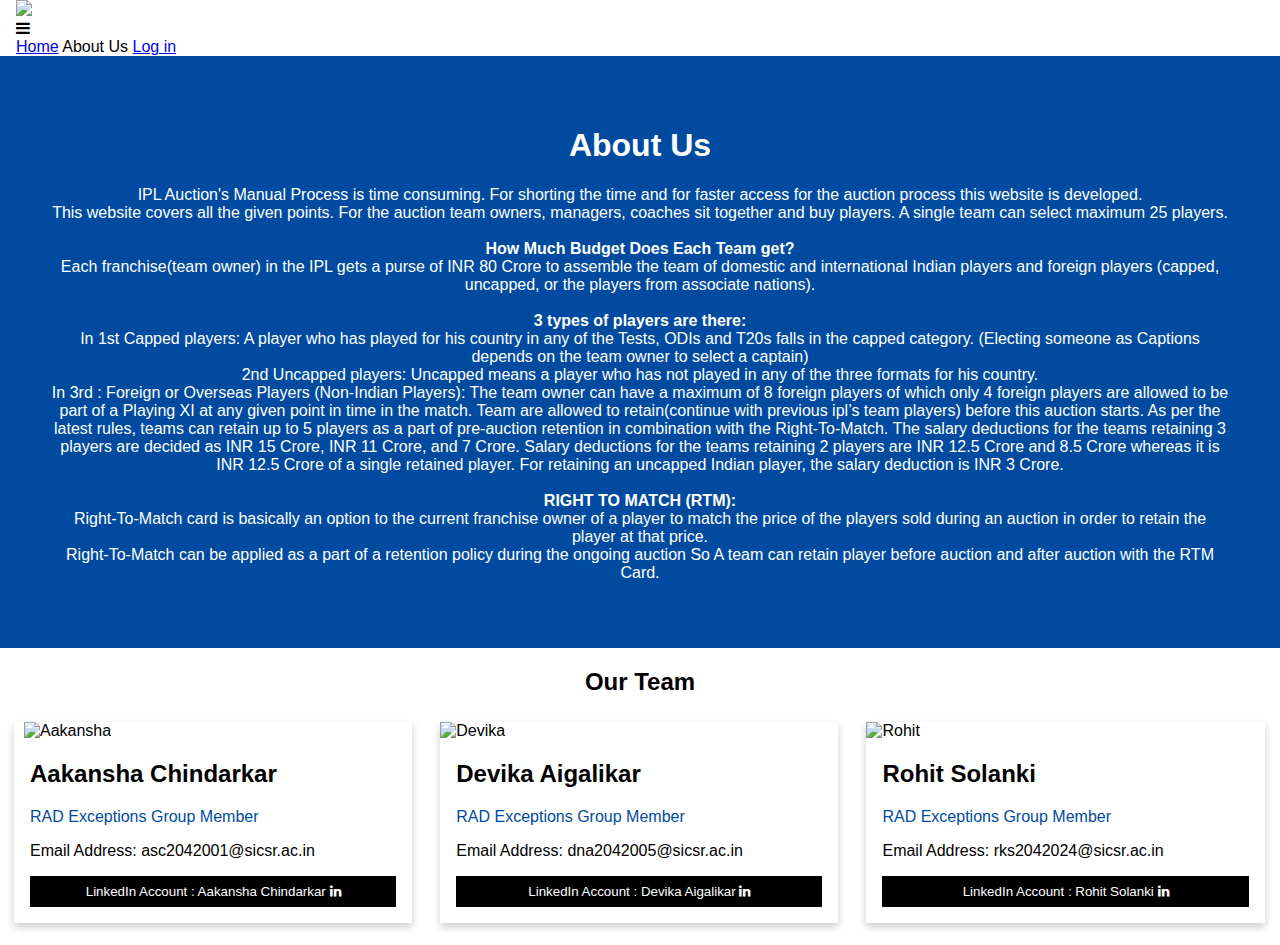
==== AboutUs.html @ e849e9c4 "Second commit" ====
<!DOCTYPE html>
<html>
  <head>
    <meta charset="utf-8">
    <meta name="viewport" content="width=device-width, initial-scale=1.0">
    <title>IPL Auction</title>
    <link rel="stylesheet" href="stylesheet.css">
    <link rel="stylesheet" href="responsive.css">
	 <link rel="stylesheet" href="https://maxcdn.bootstrapcdn.com/font-awesome/4.5.0/css/font-awesome.min.css">
	<meta name="viewport" content="width=device-width, initial-scale=1">
<style>
body {
  font-family: Arial, Helvetica, sans-serif;
  margin: 0;
}

html {
  box-sizing: border-box;
}

*, *:before, *:after {
  box-sizing: inherit;
}

.column {
  float: left;
  width: 33.3%;
  margin-bottom: 16px;
  padding: 0 8px;
}

.card {
  box-shadow: 0 4px 8px 0 rgba(0, 0, 0, 0.2);
  margin: 6px;
}

.about-section {
  padding: 50px;
  text-align: center;
  background-color: #004BA0;
  color: white;
}

.container {
  padding: 0 16px;
}

.container::after, .row::after {
  content: "";
  clear: both;
  display: table;
}

.title {
  color: #004BA0;
}

.button {
  border: none;
  outline: 0;
  display: inline-block;
  padding: 8px;
  color: white;
  background-color: #000;
  text-align: center;
  cursor: pointer;
  width: 100%;
}

.button:hover {
  background-color: #555;
}

@media screen and (max-width: 650px) {
  .column {
    width: 100%;
    display: block;
  }
}
</style>
  </head>
  <body>
    <header>
      <div class="container">
        <div class="header-left">
          <img class="logo" src="ipl.png">
        </div>
        <!-- Add a menu icon here -->
        <span class="fa fa-bars menu-icon"></span>
        <div class="header-right">
		  <a href="index.html" class="notselected">Home</a>
          <a class="selected">About Us</a>
          <a href="loginpage.html" class="notselected">Log in</a>
        </div>
      </div>
    </header>
	 <div class="top-wrapper">
      <div class="container">
        
        </div> 
      </div>
    </div>
	<div class="about-section">
  <h1>About Us</h1>
  <p>IPL Auction's Manual Process is time consuming. For shorting the time and for faster access for the auction process this website is developed.
<br/>This website covers all the given points. For the auction team owners, managers, coaches sit together and buy players.
A single team can select maximum 25 players.
<br/><br/><b>How Much Budget Does Each Team get?</b>
<br/>Each franchise(team owner) in the IPL gets a purse of INR 80 Crore to assemble the team of domestic and international Indian players and foreign players (capped, uncapped, or the players from associate nations).
<br/><br/><b>3 types of players are there:</b>
<br/>In 1st Capped players:
A player who has played for his country in any of the Tests, ODIs and T20s falls in the capped category.
(Electing someone as Captions depends on the team owner to select a captain)
 <br/>2nd Uncapped players:
 Uncapped means a player who has not played in any of the three formats for his country.
<br/>In 3rd : Foreign or Overseas Players (Non-Indian Players): The team owner can have a maximum of 8 foreign players of which only 4 foreign players are allowed to be part of a Playing XI at any given point in time in the match.
Team are allowed to retain(continue with previous ipl’s team players) before this auction starts. As per the latest rules, teams can retain up to 5 players as a part of pre-auction retention in combination with the Right-To-Match.
The salary deductions for the teams retaining 3 players are decided as INR 15 Crore, INR 11 Crore, and 7 Crore. Salary deductions for the teams retaining 2 players are INR 12.5 Crore and 8.5 Crore whereas it is INR 12.5 Crore of a single retained player. For retaining an uncapped Indian player, the salary deduction is INR 3 Crore.
<br/><br/><b>RIGHT TO MATCH (RTM):</b>
<br>Right-To-Match card is basically an option to the current franchise owner of a player to match the price of the players sold during an auction in order to retain the player at that price.
<br>Right-To-Match can be applied as a part of a retention policy during the ongoing auction
So A team can retain player before auction and after auction with the RTM Card.
</p>
 
</div>

<h2 style="text-align:center">Our Team</h2>
<div class="row">
  <div class="column">
    <div class="card">
      <img src="aakansha.jpeg"  alt="Aakansha" style="width:50%;margin-left:10px;">
      <div class="container">
        <h2>Aakansha Chindarkar</h2>
        <p class="title">RAD Exceptions Group Member</p>
        <p>Email Address: asc2042001@sicsr.ac.in</p>
        <p><button class="button"> <a href="https://www.linkedin.com/in/aakansha-chindarkar-0a9b91177/" style="color:white;text-decoration:none;"> LinkedIn Account : Aakansha Chindarkar    <i  style="color:white;text-decoration:none;" class="fa fa-linkedin"></i></a></button></p>
      </div>
    </div>
  </div>

  <div class="column">
    <div class="card">
      <img src="devika.png" alt="Devika" style="width:57%">
      <div class="container">
        <h2>Devika Aigalikar</h2>
        <p class="title">RAD Exceptions Group Member</p>
        <p>Email Address: dna2042005@sicsr.ac.in</p>
        <p><button class="button"><a href="https://www.linkedin.com/in/devika-aigalikar-95b181199/" style="color:white;text-decoration:none;">LinkedIn Account : Devika Aigalikar   <i  style="color:white;text-decoration:none;" class="fa fa-linkedin"></i></a> </button></p>
      </div>
    </div>
  </div>
  
  <div class="column">
    <div class="card">
      <img src="rohitsolanki.png" alt="Rohit" style="width:64%">
      <div class="container">
        <h2>Rohit Solanki</h2>
        <p class="title">RAD Exceptions Group Member</p>
        <p>Email Address: rks2042024@sicsr.ac.in</p>
        <p><button class="button"><a href="https://www.linkedin.com/in/rohit-solanki/" style="color:white;text-decoration:none;">LinkedIn Account : Rohit Solanki    <i style="color:white;text-decoration:none;" class="fa fa-linkedin"></i></a> </button></p>
      </div>
    </div>
  </div>
</div>
  </body>
</html>
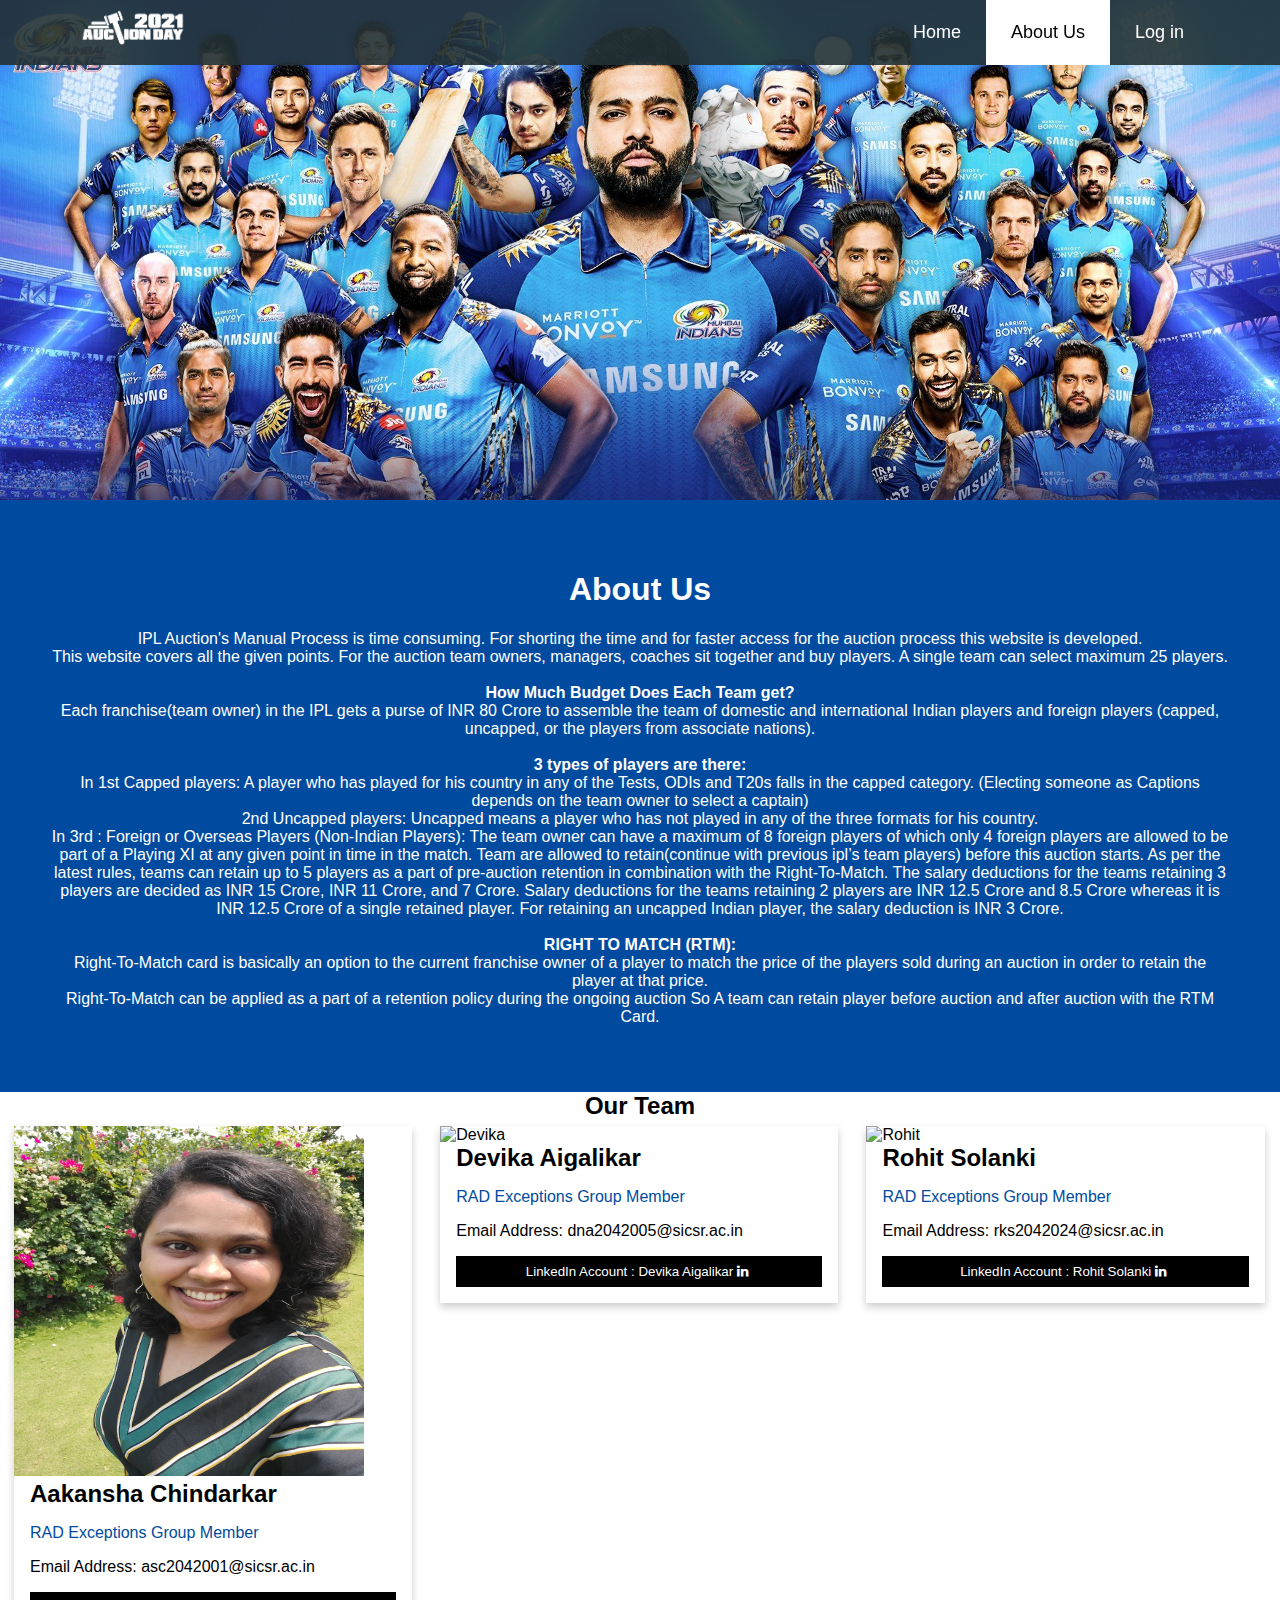
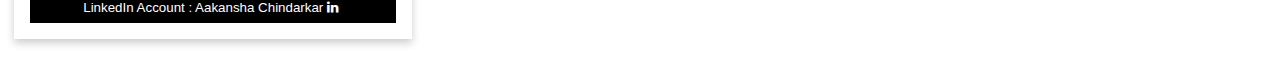
==== commit 98d0642f: "Add files via upload" ====
--- a/AboutUs.html
+++ b/AboutUs.html
@@ -70,7 +70,11 @@
 .button:hover {
   background-color: #555;
 }
-
+.pimg { 
+	align:center;
+	height:350px;
+	width:350px;
+}
 @media screen and (max-width: 650px) {
   .column {
     width: 100%;
@@ -128,7 +132,7 @@
 <div class="row">
   <div class="column">
     <div class="card">
-      <img src="aakansha.jpeg"  alt="Aakansha" style="width:50%;margin-left:10px;">
+      <img class="pimg" src="aakansha.jpeg"  alt="Aakansha" margin-left:10px;">
       <div class="container">
         <h2>Aakansha Chindarkar</h2>
         <p class="title">RAD Exceptions Group Member</p>
@@ -140,7 +144,7 @@
 
   <div class="column">
     <div class="card">
-      <img src="devika.png" alt="Devika" style="width:57%">
+      <img class="pimg" src="devika.png" alt="Devika" >
       <div class="container">
         <h2>Devika Aigalikar</h2>
         <p class="title">RAD Exceptions Group Member</p>
@@ -152,7 +156,7 @@
   
   <div class="column">
     <div class="card">
-      <img src="rohitsolanki.png" alt="Rohit" style="width:64%">
+      <img class="pimg" src="rohitsolanki.png" alt="Rohit" >
       <div class="container">
         <h2>Rohit Solanki</h2>
         <p class="title">RAD Exceptions Group Member</p>
--- a/stylesheet.css
+++ b/stylesheet.css
@@ -0,0 +1,310 @@
+/* Write your code at the bottom */
+
+* {
+  box-sizing: border-box;
+}
+
+html, body,
+ul, ol, li, h2, h3, h4, h5, h6,div {
+  margin: 0;
+  padding: 0; 
+  color:black;
+	
+}
+h1 p { 
+background-color: #EDEDF1; 
+color:solidblack;
+}
+
+body {
+  font-family: "Lucida Grande";
+}
+
+a {
+  text-decoration: none;
+}
+
+.clear {
+  clear: left;
+}
+
+.container {
+  max-width: 1170px;
+  padding: 0 15px;
+  margin: 0 auto;
+}
+
+.top-wrapper {
+  padding: 400px 0 100px 0;
+  background-image: url(ipl.jpg);
+  background-size: cover;
+  color: white;
+  text-align: center;
+}
+
+.top-wrapper h1 {
+  opacity: 0.7;
+  font-size: 45px;
+  letter-spacing: 5px;
+  margin-bottom: 10px;
+}
+
+.top-wrapper p {
+  opacity: 0.7;
+  margin-bottom: 3px;
+}
+
+.btn-wrapper {
+  text-align: bottom;
+  margin: 10px 0;
+}
+
+.btn-wrapper p {
+  margin: 10px ;
+}
+
+.signup {
+  background-color: #239b76;
+}
+
+.facebook {
+  background-color: #3b5998;
+  margin-right: 10px;
+}
+
+.twitter {
+  background-color: #55acee;
+}
+
+.btn {
+  padding: 12px 24px;
+  color: white;
+  display: inline-block;
+  opacity: 0.8;
+  border-radius: 4px;
+  text-align: center;
+}
+
+.btn:hover {
+  opacity: 1;
+}
+
+.fa {
+  margin-right: 5px;
+}
+
+header {
+  height: 65px;
+  width: 100%;
+  background-color: rgba(34, 49, 52, 0.9);
+  position :fixed;
+  top: 0;
+  z-index: 10;
+}
+
+.logo {
+  width: 124px;
+ 
+  padding-bottom:10px;
+  padding-left:10px;
+  padding-right:10px;
+  padding-top:10px;
+  
+}
+
+.header-left {
+  float: left;
+}
+
+.header-right {
+  float: right;
+  float: right;
+    margin-left: 100px;
+    font-size: large;
+}
+
+.header-right a {
+  line-height: 65px;
+  padding: 0 25px;
+
+}
+.selected{
+  float: left;
+  padding: 13px 20px;
+  margin-right: auto;
+  display: block;
+  color:black;
+  transition: all 0.3s;
+  background-color: #fff;
+}
+.notselected{
+  float: left;
+  padding: 23px 15px;
+  color: white;
+  display: block;
+  margin-right: auto;
+  transition: all 0.5s;
+  display: block;
+}
+
+.notselected:hover {
+  background-color: rgba(255, 255, 255, 0.3);
+}
+
+.lesson-wrapper {
+  padding-bottom: 80px;
+  padding-left: 5%;
+  padding-right: 5%;
+  background-color: #f7f7f7;
+  text-align: center;
+}
+
+.heading {
+  padding-top: 80px;
+  padding-bottom: 50px;
+  color: #5f5d60;
+}
+
+.heading h2 {
+  font-weight: normal;
+}
+
+.lesson {
+  float: left;
+  width: 25%;
+}
+
+.lesson-icon {
+  position: relative;
+  hight:80%;
+}
+
+.lesson-icon p {
+  position: absolute;
+  top: 44%;
+  width: 80%;
+  color: black;
+}
+
+.text-contents {
+  width: 80%;
+  display: inline-block;
+  margin-top: 15px;
+  font-size: 15px;
+  color: #b3aeb5;
+  font-style: bold;
+}
+.playerimage {
+	height:250px; 
+	width:250px;
+}
+
+.heading h3 {
+  font-weight: normal;
+}
+
+.message-wrapper {
+  border-bottom: 1px solid #eee;
+  padding-bottom: 80px;
+  text-align: center;
+}
+
+.message {
+  padding: 15px 40px;
+  background-color: #5A5A70;
+  font-style: bold;
+  cursor: pointer;
+  box-shadow: 0 7px #0C0C15 ;
+}
+
+.message:active {
+  position: relative;
+  top: 7px;
+  box-shadow: none;
+}
+footer{
+  background-color: rgba(34, 49, 52, 0.9);
+  color: #fff;
+  height: 50px;
+  text-align: left;
+  width: 100%;
+}
+.footer-left{
+  float: left;
+  margin-right: 10px;
+  margin-left: 10px;
+  color: white;
+  display: block;
+  text-align: center;
+  padding :0 0 0 0;	
+  line-height: 25px;
+}
+.footer-left h4{
+  float: left;
+  display: block;
+  margin-right: 10px;
+  margin-left: 10px;
+  padding-top: 15px;
+  line-height: 25px;
+  color: white;
+}
+.footer-right{
+  float: left;
+}
+.footer-right a{
+  float: left;
+  margin-right: 10px;
+  margin-left: 10px;
+  display: block;
+  color:#fdfdfd;
+  font-style: bold;
+  font-size:large;
+  transition: all 0.5s;
+  padding :0 0 0 0;	
+  line-height: 25px;
+  
+}
+.footer-right a:hover{
+  background-color: rgba(255, 255, 255, 0.3);
+}
+
+
+
+/*footer {
+  padding-top: 30px;
+  padding-bottom: 20px;
+  background-color: rgba(34, 49, 52, 0.9);
+ 
+}
+.footer-left{
+  float: left;
+}
+.footer-right{
+  float: right;
+}*/
+
+.footer-right{
+  float: left;
+}
+.footer-right a{
+  float: left;
+  padding: 15px 15px;
+  margin-right: 10px;
+  margin-left: 10px;
+  display: block;
+  color:#fdfdfd;
+  font-style: bold;
+  font-size:large;
+}
+.footer-right a:hover{
+  background-color:rgb(255, 255, 255);
+  color:#000000b0;
+}
+/* Write your code below */
+span.menu-icon {
+  color: white;
+  float: right;
+  font-size: 25px;
+  padding: 21px 0;
+  display: none;
+}
--- a/responsive.css
+++ b/responsive.css
@@ -0,0 +1,15 @@
+/* For Tablets */
+@media all and (max-width: 1000px) {
+  
+}
+
+/* For Smartphones */
+@media all and (max-width: 670px) {
+  .header-right {
+    display: none;
+  }
+  
+  span.menu-icon {
+    display: block;
+  }
+}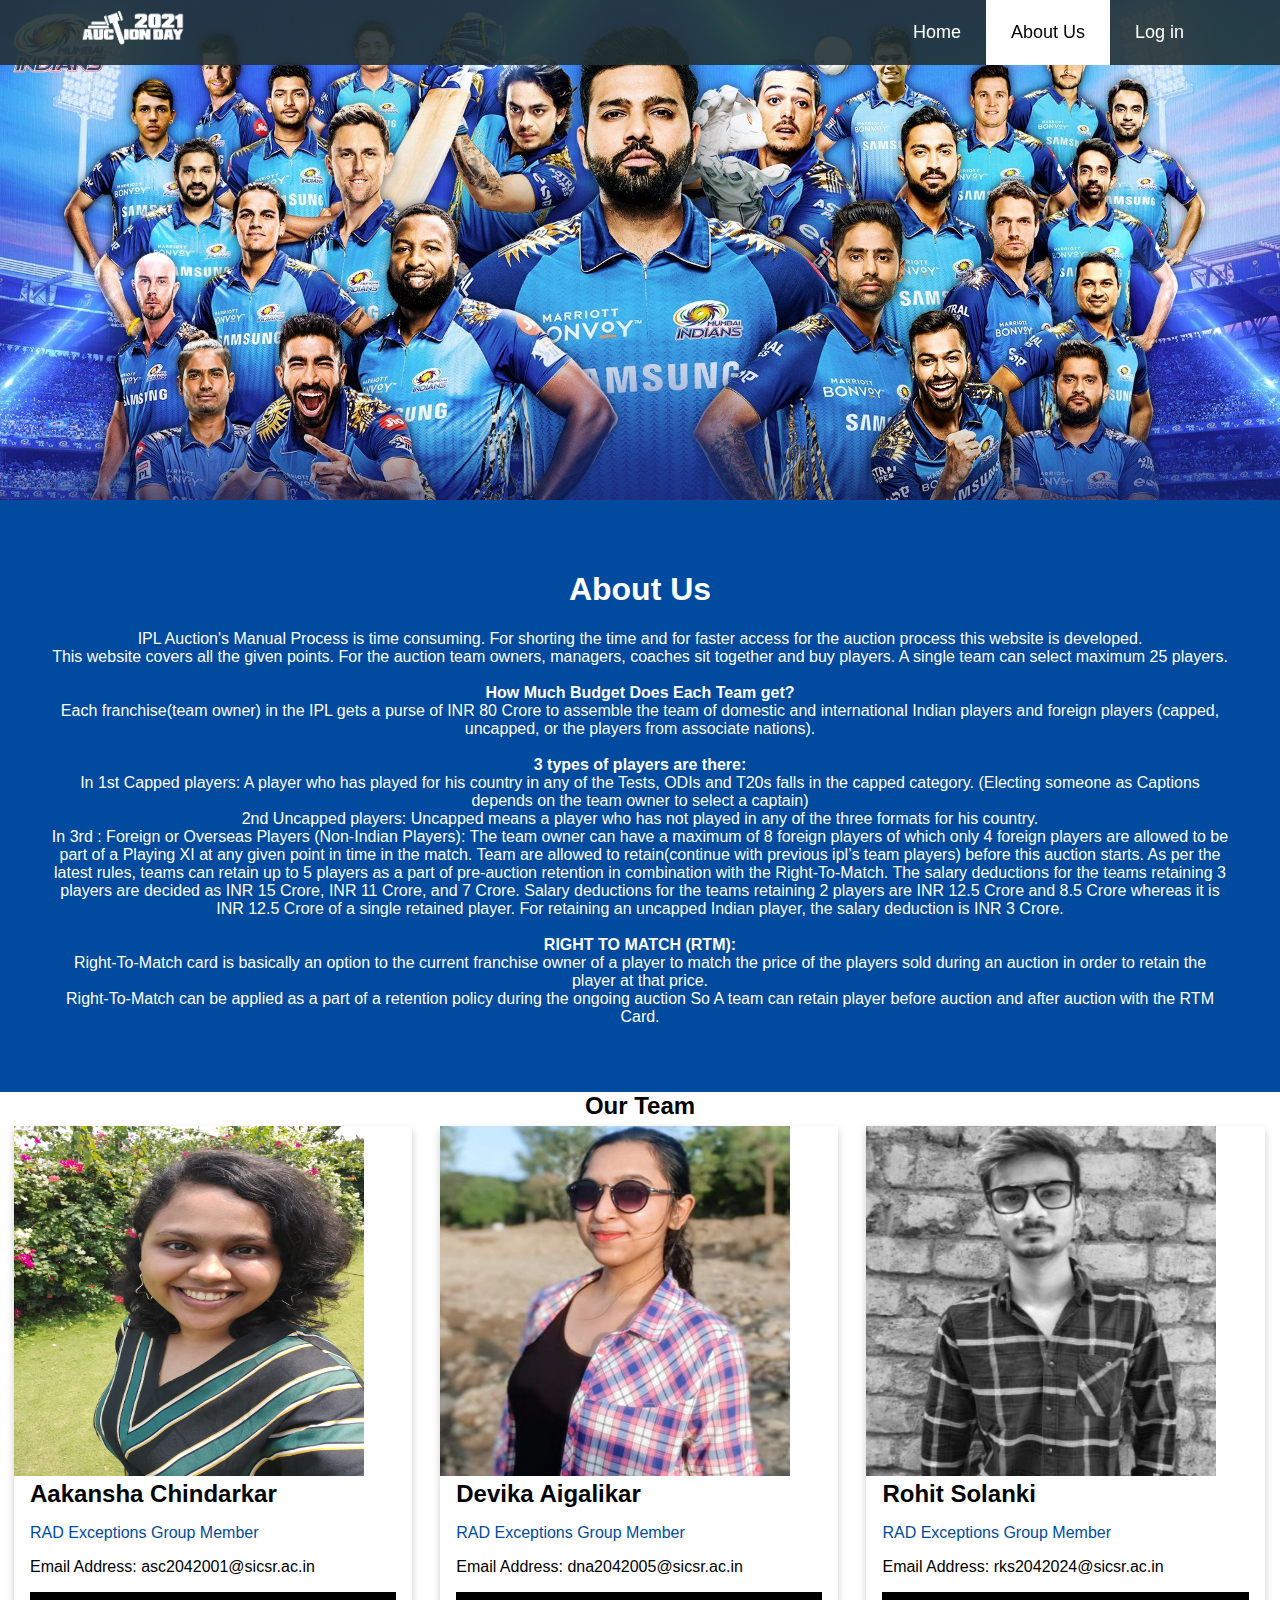
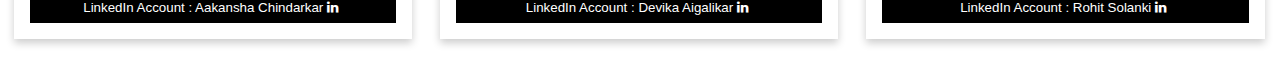
==== commit 4f472610: "comitting little changes" ====
--- a/AboutUs.html
+++ b/AboutUs.html
@@ -144,7 +144,7 @@
 
   <div class="column">
     <div class="card">
-      <img class="pimg" src="devika.png" alt="Devika" >
+      <img class="pimg" src="devika.PNG" alt="Devika" >
       <div class="container">
         <h2>Devika Aigalikar</h2>
         <p class="title">RAD Exceptions Group Member</p>
@@ -156,7 +156,7 @@
   
   <div class="column">
     <div class="card">
-      <img class="pimg" src="rohitsolanki.png" alt="Rohit" >
+      <img class="pimg" src="rohitsolanki.PNG" alt="Rohit" >
       <div class="container">
         <h2>Rohit Solanki</h2>
         <p class="title">RAD Exceptions Group Member</p>
@@ -167,4 +167,4 @@
   </div>
 </div>
   </body>
-</html>+</html>
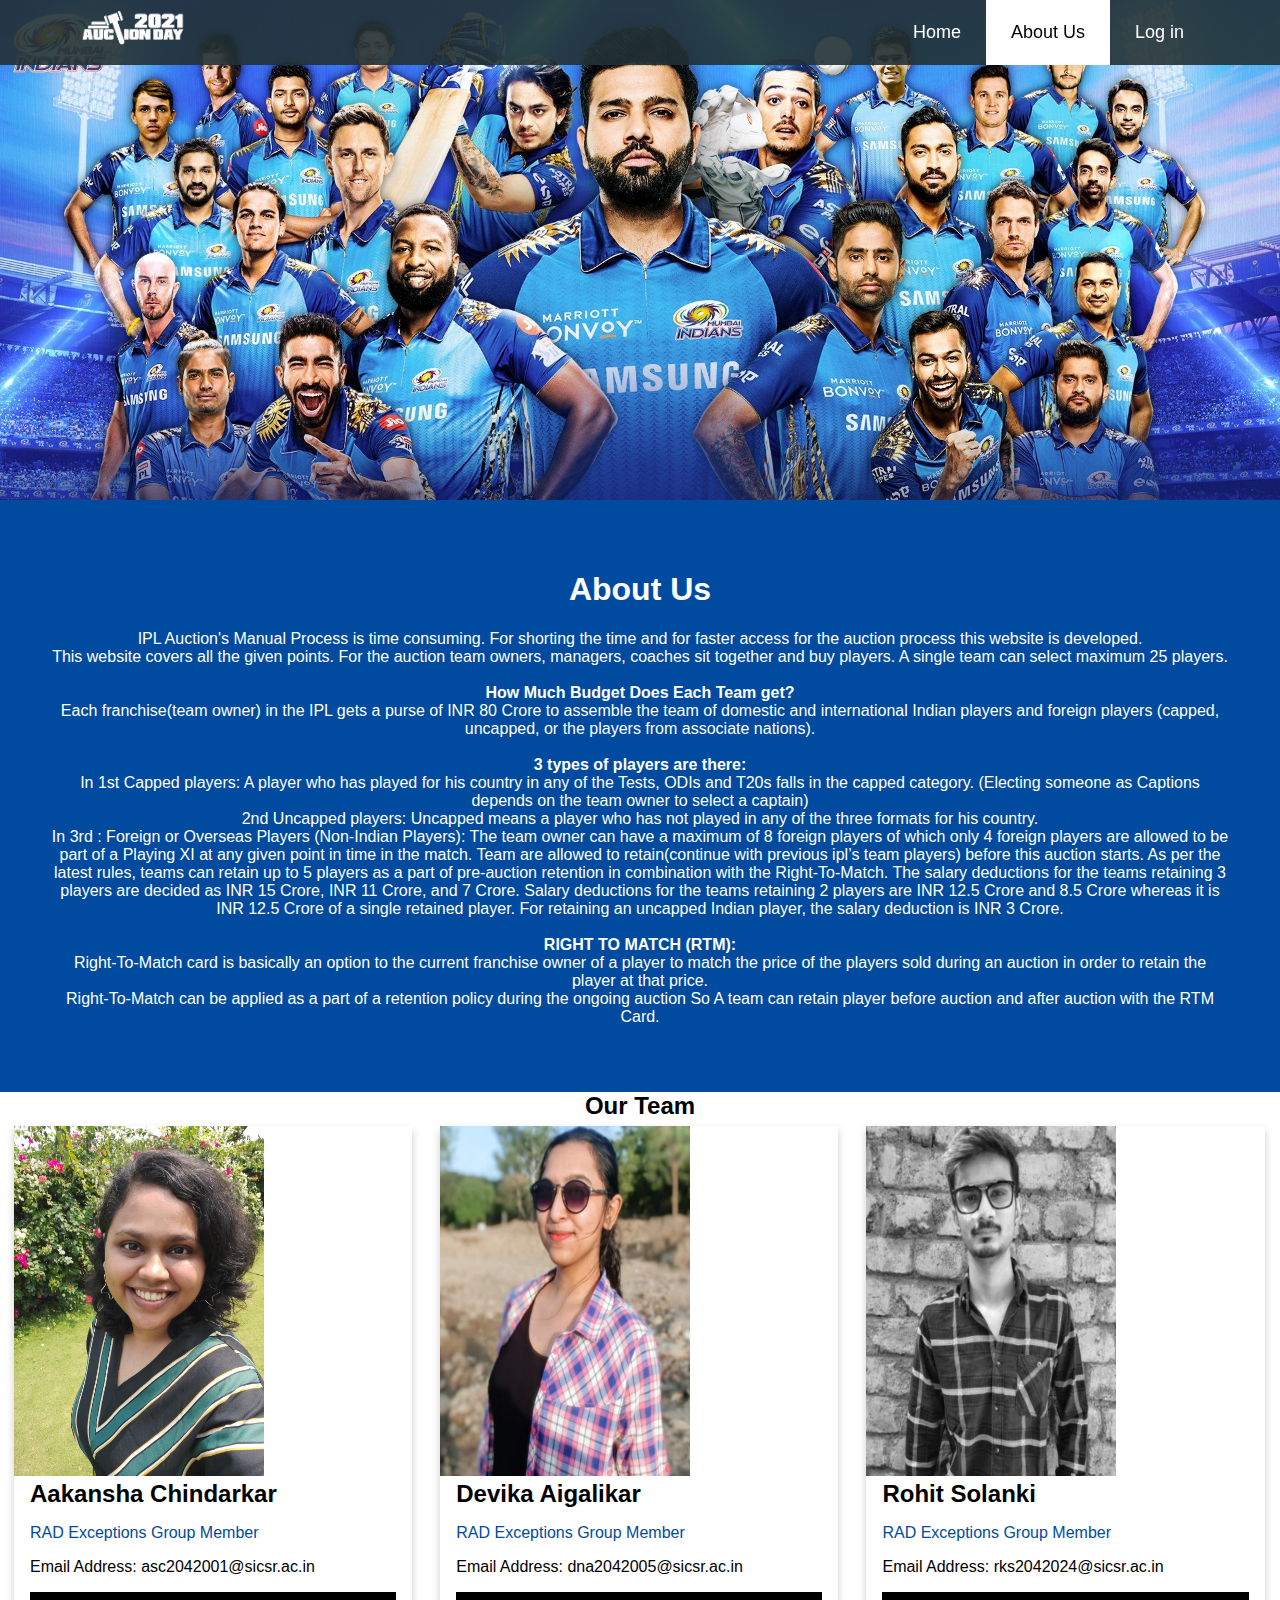
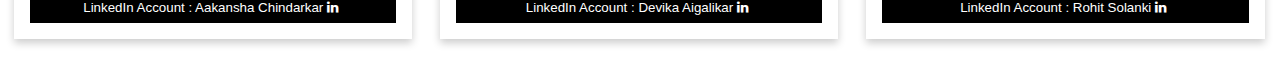
==== commit 976d926c: "comitting" ====
--- a/AboutUs.html
+++ b/AboutUs.html
@@ -73,7 +73,7 @@
 .pimg { 
 	align:center;
 	height:350px;
-	width:350px;
+	width:250px;
 }
 @media screen and (max-width: 650px) {
   .column {
